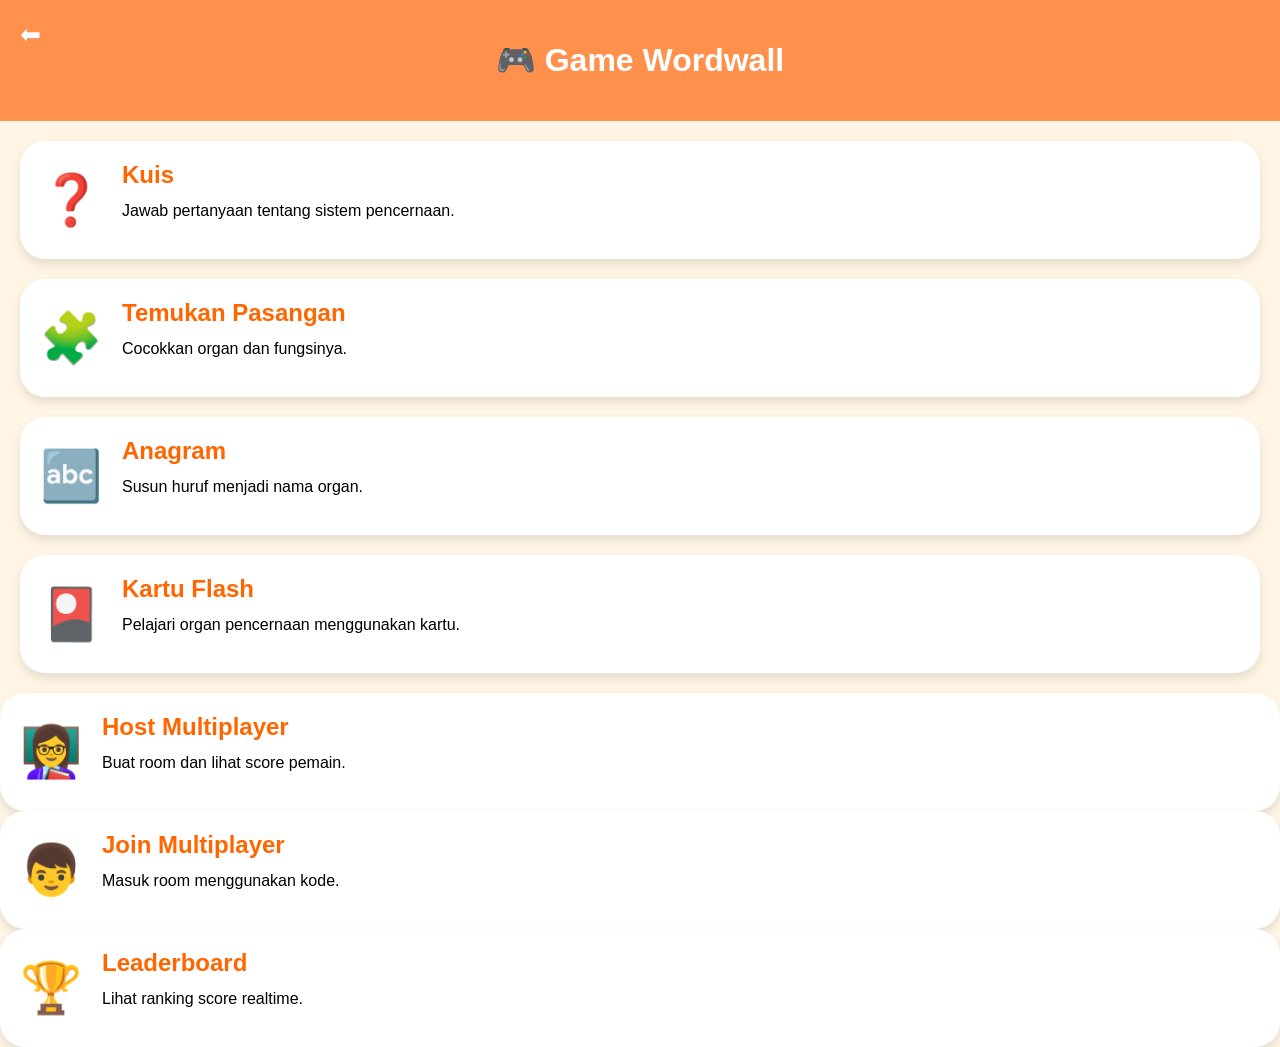
==== pages/game.html @ 7311472c "update" ====
<!DOCTYPE html>
<html lang="id">
<head>
  <meta charset="UTF-8">
  <meta name="viewport" content="width=device-width, initial-scale=1.0">

  <title>Game Wordwall</title>

  <link rel="stylesheet" href="../css/game.css">
</head>
<body>

  <header>

    <a href="../index.html" class="back">
      ⬅
    </a>

    <h1>🎮 Game Wordwall</h1>

  </header>

  <div class="container">

    <!-- KUIS -->
    <a href="kuis.html" class="game-card">

      <div class="emoji">
        ❓
      </div>

      <div>
        <h2>Kuis</h2>
        <p>
          Jawab pertanyaan tentang sistem pencernaan.
        </p>
      </div>

    </a>

    <!-- PASANGAN -->
    <a href="pasangan.html" class="game-card">

      <div class="emoji">
        🧩
      </div>

      <div>
        <h2>Temukan Pasangan</h2>
        <p>
          Cocokkan organ dan fungsinya.
        </p>
      </div>

    </a>

    <!-- ANAGRAM -->
    <a href="anagram.html" class="game-card">

      <div class="emoji">
        🔤
      </div>

      <div>
        <h2>Anagram</h2>
        <p>
          Susun huruf menjadi nama organ.
        </p>
      </div>

    </a>

<!-- FLASH CARD -->
<a href="flashcard.html" class="game-card">

  <div class="emoji">
    🎴
  </div>
  
  <div>
    <h2>Kartu Flash</h2>
    <p>
      Pelajari organ pencernaan menggunakan kartu.
    </p>
  </div>
  
</a>

  </div>

</body>
</html>
<a href="host.html" class="game-card">

  <div class="emoji">
    👩‍🏫
  </div>
  
  <div>
    <h2>Host Multiplayer</h2>
    <p>
      Buat room dan lihat score pemain.
    </p>
  </div>
  
</a>

<a href="join.html" class="game-card">

  <div class="emoji">
    👦
  </div>
  
  <div>
    <h2>Join Multiplayer</h2>
    <p>
      Masuk room menggunakan kode.
    </p>
  </div>
  
</a>
<a href="leaderboard.html"
class="game-card">

  <div class="emoji">
    🏆
  </div>

  <div>
    <h2>Leaderboard</h2>

    <p>
      Lihat ranking score realtime.
    </p>
  </div>

</a>
---- css/game.css ----
body {
  margin: 0;
  padding: 0;
  font-family: Arial;
  background: #FFF5E4;
}

header {
  background: #ff914d;
  padding: 20px;
  color: white;
  text-align: center;
  position: sticky;
  top: 0;
}

.back {
  position: absolute;
  left: 20px;
  top: 20px;
  color: white;
  text-decoration: none;
  font-size: 25px;
}

.container {
  padding: 20px;
  display: flex;
  flex-direction: column;
  gap: 20px;
}

.game-card {
  background: white;
  border-radius: 25px;
  padding: 20px;
  
  display: flex;
  align-items: center;
  gap: 20px;
  
  text-decoration: none;
  color: black;
  
  box-shadow: 0 5px 10px rgba(0, 0, 0, 0.1);
  
  transition: 0.3s;
}

.game-card:hover {
  transform: scale(1.03);
}

.emoji {
  font-size: 50px;
}

.game-card h2 {
  color: #ff6600;
  margin: 0;
}

.game-card p {
  margin-top: 10px;
  line-height: 1.5;
}
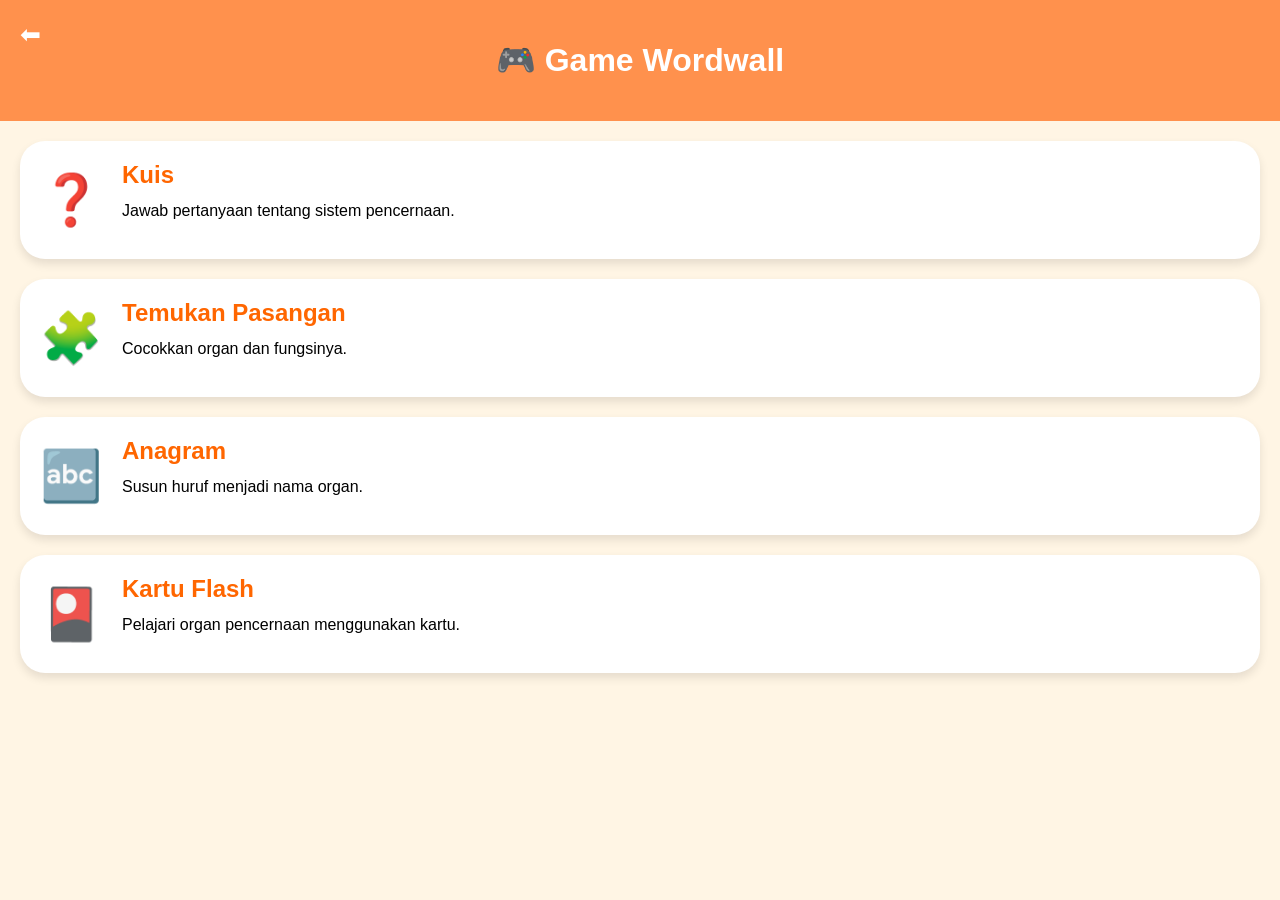
==== commit b30ab586: "update" ====
--- a/pages/game.html
+++ b/pages/game.html
@@ -88,50 +88,3 @@
 
   </div>
 
-</body>
-</html>
-<a href="host.html" class="game-card">
-
-  <div class="emoji">
-    👩‍🏫
-  </div>
-  
-  <div>
-    <h2>Host Multiplayer</h2>
-    <p>
-      Buat room dan lihat score pemain.
-    </p>
-  </div>
-  
-</a>
-
-<a href="join.html" class="game-card">
-
-  <div class="emoji">
-    👦
-  </div>
-  
-  <div>
-    <h2>Join Multiplayer</h2>
-    <p>
-      Masuk room menggunakan kode.
-    </p>
-  </div>
-  
-</a>
-<a href="leaderboard.html"
-class="game-card">
-
-  <div class="emoji">
-    🏆
-  </div>
-
-  <div>
-    <h2>Leaderboard</h2>
-
-    <p>
-      Lihat ranking score realtime.
-    </p>
-  </div>
-
-</a>
